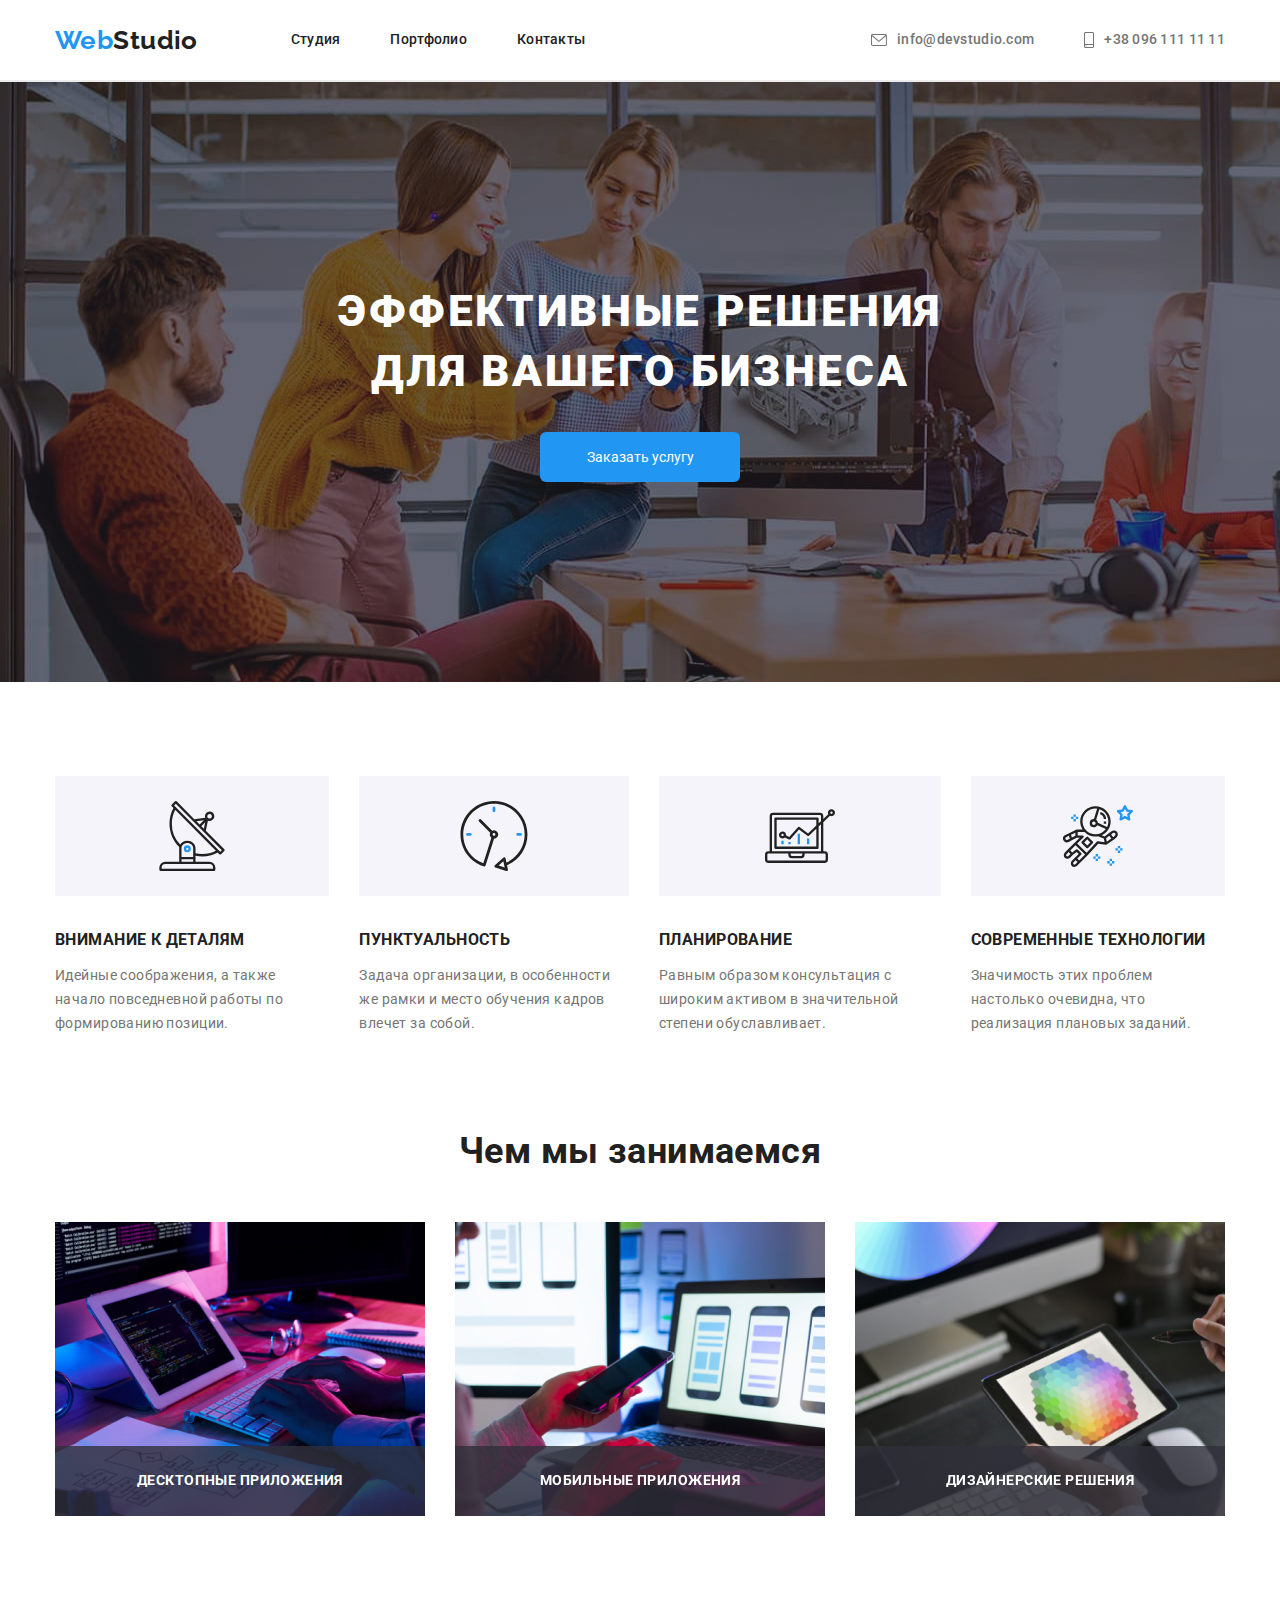
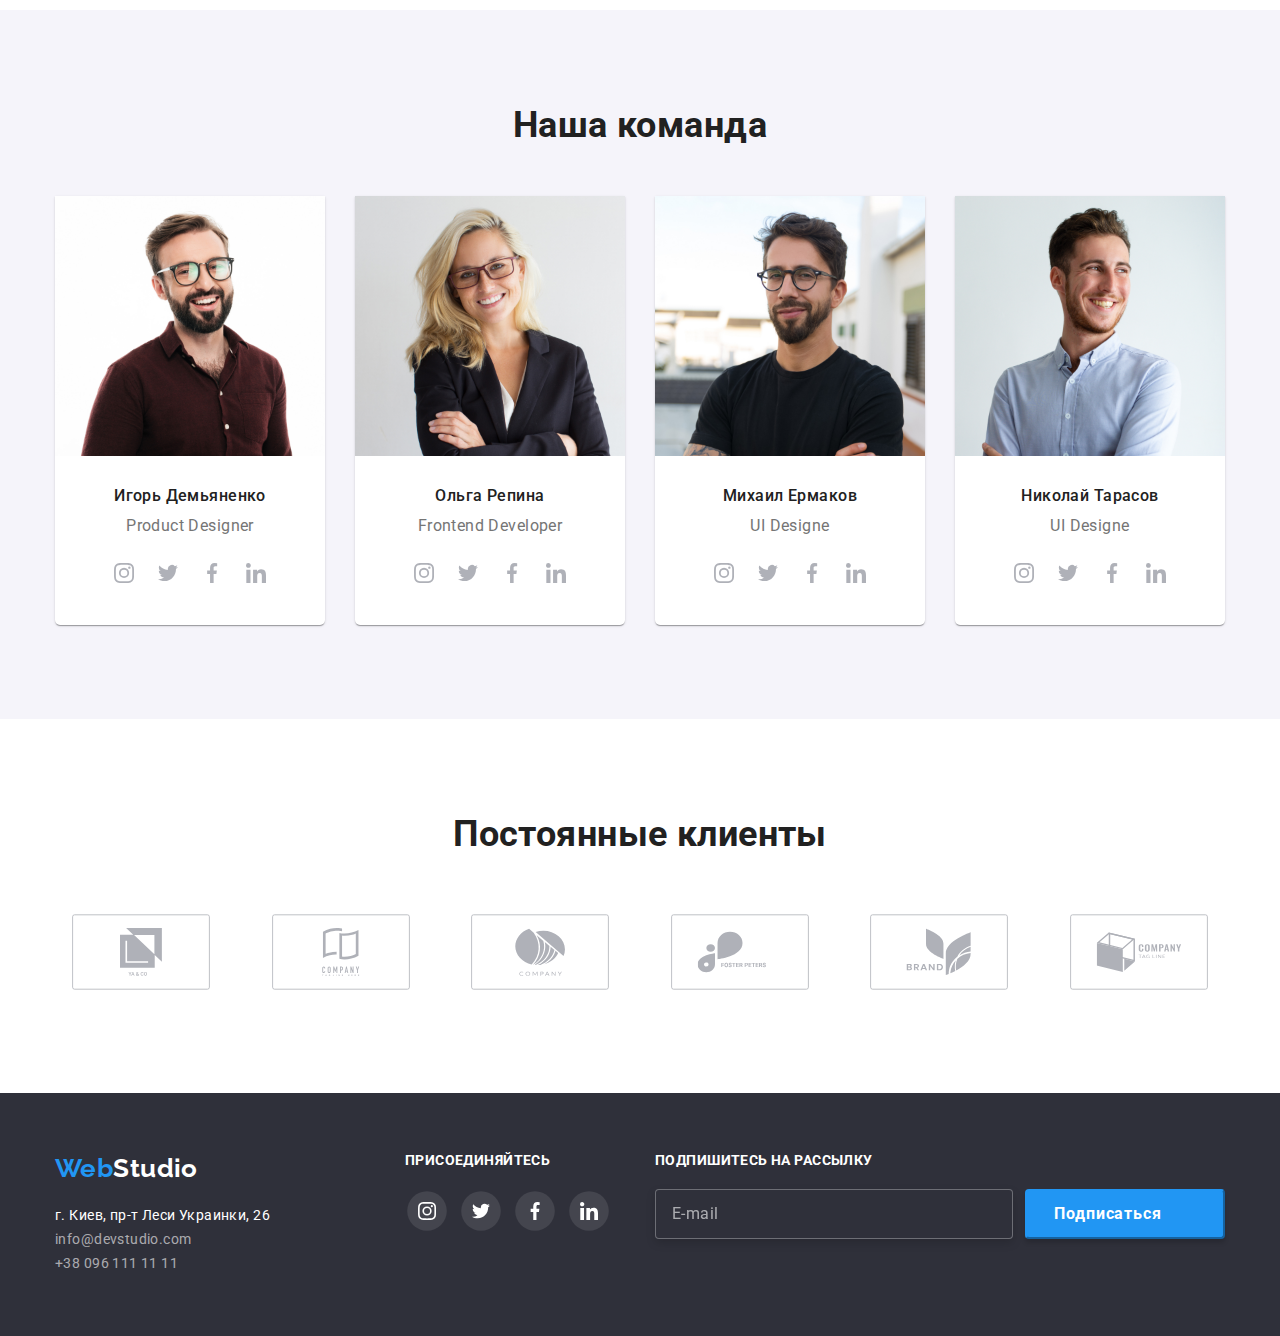
==== index.html @ e60479ee "на проверку" ====
<!DOCTYPE html>
<html lang="ru">

<head>
  <meta charset="UTF-8">
  <meta http-equiv="X-UA-Compatible" content="IE=edge">
  <meta name="viewport" content="width=device-width, initial-scale=1.0">
   <title>WebStudio</title>
    <link href="https://fonts.googleapis.com/css2?family=Raleway:wght@700&family=Roboto:wght@400;500;700;900&display=swap"
    rel="stylesheet">
    <link rel="stylesheet" href="https://cdnjs.cloudflare.com/ajax/libs/modern-normalize/1.1.0/modern-normalize.min.css">
  <link rel="stylesheet" href="./css/style.css">
</head>

<body>
  <!--Шапка сайта-->
  <header>
    <div class="container main-nav">
      <a href="" class="logo"> Web<span class="logo-studio">Studio</span></a>
      <nav>
        
        <ul class="site-nav list">
          <li class="nav-item"> <a href="" class="nav-link">Студия</a></li>
          <li class="nav-item"> <a href="./portfolio.html" class="nav-link">Портфолио</a></li>
          <li class="nav-item"> <a href="" class="nav-link">Контакты</a></li>
        </ul>
      </nav>
      <ul class="auth-nav list">
        <li class="auth-nav-item"> 
          
          <a href="mailto:info@devstudio.com" class="auth-nav-link">
            <svg class="auth-nav-icon" width="16px" height="12px">
              <use href="./images/svg/sprite.svg#icon-envelope" ></use>
            </svg>
          info@devstudio.com
          </a>
        </li>

        <li class="auth-nav-item"> 
          
          <a href="Tel:+380961111111" class="auth-nav-link">
            <svg class="auth-nav-icon" width="10px" height="16px">
              <use href="./images/svg/sprite.svg#icon-smartphone" ></use>
            </svg>
            +38 096 111 11 11
          </a>
        </li>
      </ul>
    </div>
  </header>

  <main>
    <!--Герой-->
    <section class="hero">
     <div class="container">
       <div class="hero-container">
          <h1 class="hero-title">Эффективные решения для вашего бизнеса</h1>



          <button class="button" data-modal-open>Заказать услугу</button>
          <div class="backdrop is-hidden" data-modal>
            <div class="modal">
              <p class="modal-title">Оставьте свои данные, мы вам перезвоним</p>

              <form class="form">
                                                   
                  <label class="form-field">
                    
                    <input type="text" class="form-input" name="name" placeholder=" ">
                    <span class="form-label">Имя</span>
                    <div class="mobile-icon">
                      <svg class="mobile-svg">
                        <use href="./images/svg/sprite.svg#icon-mob-name"></use>
                      </svg>
                    </div>
                  </label>
                  
                  <label class="form-field">
                    
                    <input type="tel" class="form-input" name="tel" placeholder=" ">
                    <span class="form-label">Телефон</span>
                    <div class="mobile-icon">
                      <svg class="mobile-svg">
                        <use href="./images/svg/sprite.svg#icon-mob-phone"></use>
                      </svg>
                    </div>
                  </label>
                

                  <label class="form-field">
                    
                    <input type="Email" class="form-input" name="Email" placeholder=" ">
                    <span class="form-label">Почта</span>
                    <div class="mobile-icon">
                      <svg class="mobile-svg">
                        <use href="./images/svg/sprite.svg#icon-mob-email"></use>
                      </svg>
                    </div>
                  </label>
              
                  <label class="form-field ">

                    <textarea class="form-textarea" name="Comment" rows="8" placeholder="Введите текст"></textarea>
                    <span class="form-label">Комментарий</span>
                    
                  </label>
              
                  
              </form>
              <label class="form-field-checkbox">
                <input type="checkbox" class="checkbox" name="policy">
                <span class="checkbox-icon"></span>
                <span class="checkbox-label">Соглашаюсь с рассылкой и принимаю <a class="agreement" href="#">Условия
                    договора</a></span>
              </label>
              
              
              <button class="submit" type="submit">Отправить</button>


              <button class="modal-btn" data-modal-close>
                <svg class="modal-close">
                  <use href="./images/svg/close.svg#icon-close">  </use>
                </svg>
              </button>          
            </div>
          </div>
  


        </div>
     </div>
    </section>

    <!-- Секция Преимущества -->
    
    <section class="section advantages">
      <div class="container">
        <h2 class="section-title advantages">Преимущества</h2>
         <ul class="advantages list">
          <li class="advantages-item" >
            <div class="advantages-thumb">
              <svg class="advantages-icon" > 
                <use href="./images/svg/sprite.svg#icon-antenna"></use>
              </svg>
            </div>
            <h3 class="advantages-title">Внимание к деталям</h3>
            <p class="advantages-text">Идейные соображения, а также начало повседневной работы по формированию позиции.</p>
          </li>
          <li class="advantages-item">
            <div class="advantages-thumb">
              <svg class="advantages-icon">
                <use href="./images/svg/sprite.svg#icon-clock"></use>
              </svg>
            </div>
            <h3 class="advantages-title">Пунктуальность</h3>
            <p class="advantages-text">Задача организации, в особенности же рамки и место обучения кадров влечет за собой.</p>
          </li>
          <li class="advantages-item">
            <div class="advantages-thumb">
              <svg class="advantages-icon">
                <use href="./images/svg/sprite.svg#icon-diagram"></use>
              </svg>
            </div>
            <h3 class="advantages-title">Планирование</h3>
            <p class="advantages-text">Равным образом консультация с широким активом в значительной степени обуславливает.</p>
          </li>
          <li class="advantages-item">
            <div class="advantages-thumb">
              <svg class="advantages-icon">
                <use href="./images/svg/sprite.svg#icon-astronaut"></use>
              </svg>
            </div>
            <h3 class="advantages-title">Современные технологии</h3>
            <p class="advantages-text">Значимость этих проблем настолько очевидна, что реализация плановых заданий.</p>
          </li>
        </ul>
      </div>
    </section>

    <!--Чем мы занимаемся-->
      <section class="section works">
      <div class="container works">
        <h2 class="section-title">Чем мы занимаемся</h2>
        <ul class="works list">
          <li class="works-item">
            
              <img src="./images/box1.jpg" alt="Верстка сайтов" width="370" height="294">
              <div class="works-overlay">
                <p class="works-description">Десктопные приложения</p>
              </div>
            
          </li>
          <li class="works-item">
            
              <img src="./images/box2.jpg" alt="Разработка мобольных приложений" width="370" height="294">
              <div class="works-overlay">
                <p class="works-description">Мобильные приложения</p>
              </div>
          
          </li>
          <li class="works-item">
            
              <img src="./images/box3.jpg" alt="Разработка дизайна" width="370" height="294">
              <div class="works-overlay">
                <p class="works-description">Дизайнерские решения</p>
              </div>
          
          </li>
        </ul>
      </div>
    </section>

    <!--Наша команда-->
    <section class="section command">
      <div class="container command">
        <h2 class="section-title">Наша команда</h2>
        <ul class="command list">
            <li class=" command item">
              <img src="./images/ИгорьДемьяненко.jpg" alt="фото Игоря Демьяненко" width="270px" height="260px">
              <div class="command-description">
                <h3 class="command-title">Игорь Демьяненко</h3>
                <p lang="en" class="command-text">Product Designer</p>

                <ul class="command-actions">
                  <li class="command social">
                    <a class="command-link" href="#">
                      <svg class="link-icon">
                        <use href="./images/svg/sprite.svg#icon-instagram"></use>
                      </svg>
                    </a>
                  </li>
                  <li class="command social">
                    <a class="command-link" href="#">
                      <svg class="link-icon">
                        <use href="./images/svg/sprite.svg#icon-twitter"></use>
                      </svg>
                    </a>
                  </li>
                  <li class="command social">
                    <a class="command-link" href="#">
                      <svg class="link-icon">
                        <use href="./images/svg/sprite.svg#icon-facebook"></use>
                      </svg>
                    </a>
                  </li>
                  <li class="command social">
                    <a class="command-link" href="#">
                      <svg class="link-icon">
                        <use href="./images/svg/sprite.svg#icon-linkedin"></use>
                      </svg>
                    </a>
                  </li>
                </ul>
              </div>
            </li>

          <li class="command item">
            <img src="./images/img/ОльгаРепина.jpg" alt="фото Ольги Репиной" width="270px" height="260px">
            <div class="command-description">
              <h3 class="command-title">Ольга Репина</h3>
              <p lang="en" class="command-text">Frontend Developer</p>
              <ul class="command-actions">
                <li class="command social">
                  <a class="command-link" href="#">
                    <svg class="link-icon">
                      <use href="./images/svg/sprite.svg#icon-instagram"></use>
                    </svg>
                  </a>
                </li>
                <li class="command social">
                  <a class="command-link" href="#">
                    <svg class="link-icon">
                      <use href="./images/svg/sprite.svg#icon-twitter"></use>
                    </svg>
                  </a>
                </li>
                <li class="command social">
                  <a class="command-link" href="#">
                    <svg class="link-icon">
                      <use href="./images/svg/sprite.svg#icon-facebook"></use>
                    </svg>
                  </a>
                </li>
                <li class="command social">
                  <a class="command-link" href="#">
                    <svg class="link-icon">
                      <use href="./images/svg/sprite.svg#icon-linkedin"></use>
                    </svg>
                  </a>
                </li>
              </ul>
            </div>
          </li>

          <li class="command item">
            <img src="./images/МихаилЕрмаков.jpg" alt="фото Михаила Ермакова" width="270px" height="260px">
            <div class="command-description">
              <h3 class="command-title">Михаил Ермаков</h3>
              <p lang="en" class="command-text">UI Designe</p>

              <ul class="command-actions">
                <li class="command social">
                  <a class="command-link" href="#">
                    <svg class="link-icon">
                      <use href="./images/svg/sprite.svg#icon-instagram"></use>
                    </svg>
                  </a>
                </li>
                <li class="command social">
                  <a class="command-link" href="#">
                    <svg class="link-icon">
                      <use href="./images/svg/sprite.svg#icon-twitter"></use>
                    </svg>
                  </a>
                </li>
                <li class="command social">
                  <a class="command-link" href="#">
                    <svg class="link-icon">
                      <use href="./images/svg/sprite.svg#icon-facebook"></use>
                    </svg>
                  </a>
                </li>
                <li class="command social">
                  <a class="command-link" href="#">
                    <svg class="link-icon">
                      <use href="./images/svg/sprite.svg#icon-linkedin"></use>
                    </svg>
                  </a>
                </li>
              </ul>
            </div>
          </li>

          <li class="command item">
            <img src="./images/img/НиколайТарасов.jpg" alt="фото Николая Тарасова" width="270px" height="260px">
            <div class="command-description">
              <h3 class="command-title">Николай Тарасов</h3>
              <p lang="en" class="command-text">UI Designe</p>
              <ul class="command-actions">
                <li class="command social">
                  <a class="command-link" href="#">
                    <svg class="link-icon">
                      <use href="./images/svg/sprite.svg#icon-instagram"></use>
                    </svg>
                  </a>
                </li>
                <li class="command social">
                  <a class="command-link" href="#">
                    <svg class="link-icon">
                      <use href="./images/svg/sprite.svg#icon-twitter"></use>
                    </svg>
                  </a>
                </li>
                <li class="command social">
                  <a class=" command-link" href="#">
                    <svg class="link-icon">
                      <use href="./images/svg/sprite.svg#icon-facebook"></use>
                    </svg>
                  </a>
                </li>
                <li class="command social">
                  <a class="command-link" href="#">
                    <svg class="link-icon">
                      <use href="./images/svg/sprite.svg#icon-linkedin"></use>
                    </svg>
                  </a>
                </li>
              </ul>
            </div>
          </li>
        </ul>
      </div>
    </section>

    <!-- Постоянные клиенты -->
    <section class="section clients">
      <div class="container clients">
        <h2 class="section-title">Постоянные клиенты</h2>
        <ul class="section-logo">
          <li class="clients-logo">
            <a class="clients-item" href="#">
                <svg class="clients-icon"> 
                  <use href="./images/svg/sprite.svg#icon-1"></use>
                </svg>
            </a>
          </li>
          <li class="clients-logo">
            <a class="clients-item" href="#">
              <svg class="clients-icon">
                <use href="./images/svg/sprite.svg#icon-2" ></use>
              </svg>
            </a>
          </li>
          <li class="clients-logo">
            <a class="clients-item" href="#">
              <svg class="clients-icon" width="44px">
                <use href="./images/svg/sprite.svg#icon-3"></use>
              </svg>
            </a>
          </li>
          <li class="clients-logo">
            <a class="clients-item" href="#">
              <svg class="clients-icon" width="85px">
                <use href="./images/svg/sprite.svg#icon-4"></use>
              </svg>
            </a>
          </li>
          <li class="clients-logo">
            <a class="clients-item" href="#">
              <svg class="clients-icon" width="63px">
                <use href="./images/svg/sprite.svg#icon-5"></use>
              </svg>
            </a>
          </li>
          <li class="clients-logo">
            <a class="clients-item" href="#">
              <svg class="clients-icon" width="94px">
                <use href="./images/svg/sprite.svg#icon-6"></use>
              </svg>
            </a>
          </li>
        </ul>
      </div>
    </section>
  </main>

  <footer>
    <section class="section contacts">
      <div class="container contacts">
        <div>
          <a href="" class="logo"> Web <span class="logo-studio">Studio</span></a>      
          <address class="address">
              <p class="address-item">г. Киев, пр-т Леси Украинки, 26 </p>
              <a href="mailto:info@devstudio.com" class=" contacts-link">info@devstudio.com</a>
              <a href="Tel:+380961111111" class="contacts-link">+38 096 111 11 11</a>
          </address>
        </div>
      
        <div class="join-box">
            <p class="join"> Присоединяйтесь </p>
          
            <ul class="join-item">

              <li class="join-fon">
                <a href="" class="join-link">
                  <svg class="join-icon">
                    <use href="./images/svg/sprite.svg#icon-instagram"></use>
                  </svg>
                </a>
              </li>

              <li class="join-fon">
                <a href="" class="join-link">
                  <svg class="join-icon">
                    <use href="./images/svg/sprite.svg#icon-twitter"></use>
                  </svg>
                </a>
              </li>

              <li class="join-fon">
                <a href="" class="join-link">
                  <svg class="join-icon">
                    <use href="./images/svg/sprite.svg#icon-facebook"></use>
                  </svg>
                </a>
              </li>

              <li class="join-fon">
                <a href="" class="join-link">
                  <svg class="join-icon">
                    <use href="./images/svg/sprite.svg#icon-linkedin"></use>
                  </svg>
                </a>
              </li>
            
            </ul>
        </div>
       
        <div class="footer-subscribe">
          <p class="subscribe-text">Подпишитесь на рассылку</p>
        <form class="subscribe">
          <label class="subscribe-label">
            <input type="Email" class="subscribe-input" name="Email" placeholder="E-mail ">
          </label>
          <button type="submit" class="subscribe-btn">Подписаться</button>
        </form>
        </div>






      </div>
    </section>
  </footer>
  <script src="./js/modal.js"></script>
</body>

</html>
---- css/style.css ----
:root {
  --primary-text-color: #757575;
  --title-text-color: #212121;
  --accent-color: #2196f3;
  --primary-white-color: #ffffff;
}

body {
  background-color: var(--primary-white-color);
  color: var(--primary-text-color);

  font-family: Roboto, sans-serif;
  letter-spacing: 0.03em;
  font-size: 14px;
  line-height: 1.71;
}

a {
  text-decoration: none;
}

h1,
h2,
h3,
h4,
p {
  margin: 0;
}

img {
  width: 100%;
  display: block;
  height: auto;
}
ul {
  list-style: none;
  padding: 0;
  margin: 0;
}

.container {
  width: 1200px;
  padding-left: 15px;
  padding-right: 15px;
  margin: 0 auto;
}

.section {
  padding-bottom: 94px;
  padding-top: 94px;
}

/* Шапка сайта */

header {
  border-bottom: 2px solid #ececec;
}

.logo {
  display: block;
  margin-right: 93px;

  color: var(--accent-color);

  font-family: Raleway;
  font-weight: 700;
  font-size: 26px;
  line-height: 1.19;
}

.logo .logo-studio {
  color: var(--title-text-color);
}

.logo,
.logo-studio {
  display: flex;
}

/* ---------навигация---------- */

.main-nav {
  display: flex;
  align-items: center;
  justify-content: space-between;
}

.site-nav {
  display: flex;
}

.nav-item + .nav-item {
  margin-left: 50px;
}

.nav-link {
  position: relative;
  display: block;
  padding-top: 32px;
  padding-bottom: 32px;

  color: var(--title-text-color);

  font-weight: 500;
  letter-spacing: 0.02em;
  line-height: 1.14;
  transition: color 250ms cubic-bezier(0.4, 0, 0.2, 1);
}

.nav-link:hover,
.nav-link:focus {
  color: var(--accent-color);
}

.nav-link::after {
  position: absolute;
  left: 0;
  bottom: 0;
  content: '';
  display: inline-block;
  width: 100%;
  height: 5px;
  background-color: var(--accent-color);

  border-radius: 2px;

  transform: scale(0);
  transition: transform 250ms cubic-bezier(0.4, 0, 0.2, 1);
}

.nav-link:hover::after,
.nav-link:focus::after {
  transform: scale(1);
}

.auth-nav-item + .auth-nav-item {
  margin-left: 50px;
}

.auth-nav {
  display: flex;
  margin-left: auto;
}

.auth-nav-link {
  display: flex;
  align-items: center;
  padding-top: 32px;
  padding-bottom: 32px;

  color: var(--primary-text-color);

  font-weight: 500;
  letter-spacing: 0.02em;
  line-height: 1.14;

  transition: color 250ms cubic-bezier(0.4, 0, 0.2, 1);
}

.auth-nav-link:hover,
.auth-nav-link:focus {
  color: var(--accent-color);
}

.auth-nav-item {
  display: flex;
  align-items: center;
}

.auth-nav-icon {
  margin-right: 10px;
  fill: currentColor;
  transition: fill 250ms cubic-bezier(0.4, 0, 0.2, 1);
  display: inline-block;
}

.auth-nav-icon:hover,
.auth-nav-icon:focus {
  fill: var(--accent-color);
}

/* Герой */

.hero {
  display: block;
  margin: 0 auto;

  background-color: #2f303a;
  height: 600px;

  text-align: center;
  max-width: 1600px;
  background-image: linear-gradient(to right, rgba(47, 48, 58, 0.4), rgba(47, 48, 58, 0.4)),
    url(../images/hero.jpg);
  background-repeat: no-repeat;
  background-size: cover;
}

.hero-title {
  display: inline-block;
  margin-top: 200px;
  margin-bottom: 30px;
  margin-left: auto;
  margin-right: auto;

  color: var(--primary-white-color);

  width: 696px;
  font-weight: 900;
  letter-spacing: 0.06em;
  font-size: 44px;
  line-height: 1.36;
  text-transform: uppercase;
}

.button {
  display: block;
  min-width: 200px;
  height: 50px;
  padding: 10px 32px;
  margin: 0 auto;

  background-color: var(--accent-color);
  color: var(--primary-white-color);
  font-family: inherit;
  cursor: pointer;
  border: 1px solid transparent;
  border-radius: 6px;
}

.hero .text {
  color: var(--primary-white-color);

  font-weight: 700;
  letter-spacing: 0.06em;
  font-size: 16px;
  line-height: 1.87px;
}

.section-title.advantages {
  visibility: hidden;
  display: none;
}

.backdrop.is-hidden {
  opacity: 0;
  pointer-events: none;
}

.backdrop {
  position: fixed;
  top: 0;
  left: 0;
  opacity: 1;
  transition: opacity 250ms cubic-bezier(0.4, 0, 0.2, 1);

  width: 100%;
  height: 100%;
  background-color: rgba(0, 0, 0, 0.2);
}

.backdrop.is-hidden .modal {
  transform: translate(-50%, -50%), scale(0.9);
}

.modal {
  position: absolute;
  left: 50%;
  top: 50%;
  box-sizing: border-box;

  width: 528px;
  height: 581px;

  padding: 40px;

  background-color: #ffffff;
  border-radius: 4px;
  box-shadow: 0px 1px 3px rgba(0, 0, 0, 0.12), 0px 1px 1px rgba(0, 0, 0, 0.14),
    0px 2px 1px rgba(0, 0, 0, 0.2);

  transform: translate(-50%, -50%) scale(1);
  transition: transform 250ms cubic-bezier(0.4, 0, 0.2, 1);
}

.modal-btn {
  position: absolute;
  width: 30px;
  height: 30px;

  border: 1px solid rgba(0, 0, 0, 0.1);
  border-radius: 50%;

  display: flex;
  justify-content: center;
  align-items: center;
  top: 8px;
  right: 8px;
  cursor: pointer;
}

.modal-close {
  width: 18px;
  height: 18px;
  transition: fill 250ms cubic-bezier(0.4, 0, 0.2, 1);
}

.modal-btn:hover .modal-close,
.modal-btn:focus .modal-close {
  fill: var(--accent-color);
}

.modal-title {
  font-weight: 700;
  font-size: 20px;
  line-height: 1.15;

  color: #212121;
  margin-bottom: 12px;
}

.form {
  display: block;
  width: 448px;
  height: 342px;
  box-sizing: border-box;
  padding-top: 18px;
  margin-bottom: 20px;
}

.form-label {
  position: absolute;
  top: 20px;
  left: 42px;
  transform: translateY(-50%);
  transition: transform 250ms cubic-bezier(0.4, 0, 0.2, 1), color 250ms cubic-bezier(0.4, 0, 0.2, 1);

  letter-spacing: 0.01em;
  font-size: 12px;
  line-height: 1.17;
  color: #212121;
}

.form-field {
  display: block;
  position: relative;
  margin-bottom: 28px;
}

.form-field:nth-child(4) {
  margin-bottom: 0px;
}

.form-input {
  padding: 0;
  box-sizing: border-box;
  padding-left: 42px;
  transition: border 250ms cubic-bezier(0.4, 0, 0.2, 1);
}

.form-input:focus,
.form-input:hover,
.form-textarea:focus,
.form-textarea:hover {
  border: 1px solid var(--accent-color);
  outline: none;
}

.form-field input {
  width: 448px;
  height: 40px;
  border: 1px solid rgba(33, 33, 33, 0.2);
  border-radius: 4px;
  cursor: pointer;
}

.form-input:focus + .form-label,
.form-input:not(:placeholder-shown) + .form-label {
  transform: translateY(-40px);
  left: 0px;
  color: #757575;
}

.mobile-icon {
  position: absolute;

  display: inline-block;
  width: 18px;
  height: 18px;
  top: 11px;
  left: 12px;
  transition: fill 250ms cubic-bezier(0.4, 0, 0.2, 1);
}
.form-field:focus-within > .mobile-icon {
  fill: var(--accent-color);
}

.mobile-svg {
  color: #212121;
  width: 18px;
  height: 18px;
}

.form-field textarea {
  width: 448px;
  height: 120px;
  border: 1px solid rgba(33, 33, 33, 0.2);
  border-radius: 4px;
  cursor: pointer;
  resize: none;
  box-sizing: border-box;
  padding: 12px 16px;
}

.form-field textarea + .form-label {
  left: 0px;
  top: -10px;
  color: #757575;
}

.form-field textarea {
  transition: border 250ms cubic-bezier(0.4, 0, 0.2, 1);
}
.form-field textarea::placeholder {
  line-height: 1.14;
  letter-spacing: 0.01em;
  color: rgba(117, 117, 117, 0.5);
}

.checkbox {
  position: absolute;
  width: 1px;
  height: 1px;
  margin: -1px;
  border: 0;
  padding: 0;
  clip: rect(0 0 0 0);
  overflow: hidden;
}
.form-field-checkbox {
  display: flex;
  align-items: center;
  margin-bottom: 30px;
}

.checkbox-icon {
  display: inline-block;
  width: 16px;
  height: 15px;
  border: 2px solid #212121;
  border-radius: 4px;
  margin-right: 10px;
  transition: background-color 250ms cubic-bezier(0.4, 0, 0.2, 1),
    border-color 250ms cubic-bezier(0.4, 0, 0.2, 1);
}

.checkbox:checked + .checkbox-icon {
  background-color: var(--accent-color);
  background-image: url(../images/svg/modal.svg);
  background-size: contain;
  background-origin: border-box;
  border-color: var(--accent-color);
}

.agreement {
  color: var(--accent-color);
  text-decoration: underline;
}

.submit {
  width: 200px;
  height: 50px;
  background-color: var(--accent-color);
  color: #ffffff;
  box-shadow: 0px 4px 4px rgba(0, 0, 0, 0.15);
  border-radius: 4px;
  border-color: var(--accent-color);
}

/*  Секция Преимущества */

.section.advantages {
  padding-bottom: 0;
}

.section-title {
  margin-top: 0px;
  margin-bottom: 50px;

  color: var(--title-text-color);

  font-weight: 700;
  font-size: 36px;
  line-height: 1.17;
  text-align: center;
}

.advantages.list {
  display: flex;
}

.advantages-title {
  margin-bottom: 10px;
  text-transform: uppercase;
  color: var(--title-text-color);
}

.advantages-item:not(:last-child) {
  margin-right: 30px;
}

.advantages-thumb {
  display: flex;
  justify-content: center;
  margin-bottom: 30px;
  padding: 25px 0;

  background-color: #f5f4fa;
}

.advantages-icon {
  width: 70px;
  height: 70px;
}

/*------ Чем мы занимаемся ------*/

.works.list {
  display: flex;
}

.works-item {
  position: relative;
  margin-right: 30px;
  overflow: hidden;
}

.works-item:nth-child(3) {
  margin-right: 0px;
}

.works-description {
  font-weight: 700;
  line-height: 1.14;
  text-align: center;
  letter-spacing: 0.03em;
  text-transform: uppercase;
  align-items: center;

  color: #ffffff;
}

.works-overlay {
  position: absolute;
  bottom: 0;
  left: 0;

  box-sizing: border-box;

  display: block;
  width: 370px;
  height: 70px;
  background-color: rgba(47, 48, 58, 0.8);
  padding-top: 27px;
}

/*------ Наша команда ------*/

.section.command {
  background-color: #f5f4fa;
}

.command-title {
  margin-bottom: 10px;

  color: var(--title-text-color);

  font-weight: 500;
  font-size: 16px;
  line-height: 1.19;
}

.command-description {
  padding: 30px 0;
}

.command-text {
  display: inline-block;

  color: var(--primary-text-color);

  font-size: 16px;
  line-height: 1.19;
  margin-bottom: 16px;
}

.command.list {
  display: flex;
}

.command.list .item {
  margin-right: 30px;

  box-shadow: 0px 2px 1px -1px rgba(0, 0, 0, 0.2), 0px 1px 1px 0px rgba(0, 0, 0, 0.14),
    0px 1px 3px 0px rgba(0, 0, 0, 0.12);

  border-bottom-right-radius: 5px;
  border-bottom-left-radius: 5px;

  background-color: var(--primary-white-color);

  text-align: center;
}

.command.list .item:nth-child(4) {
  margin-right: 0;
}

.command-actions {
  display: flex;
  justify-content: center;
  margin-left: auto;
}

.command-link .link-icon {
  width: 20px;
  height: 20px;
  fill: currentColor;
}

.command-link {
  display: flex;
  align-items: center;
  justify-content: center;
  width: 44px;
  height: 44px;
  color: #afb1b8;
  border-radius: 50%;

  transition: color 250ms cubic-bezier(0.4, 0, 0.2, 1),
    background-color 250ms cubic-bezier(0.4, 0, 0.2, 1);
}

.command-link:hover,
.command-link:focus {
  background-color: var(--accent-color);
  color: #ffffff;
}

/* ------ Постоянные клиенты ------*/

.section-logo {
  display: flex;
  justify-content: space-between;
}

.section-logo .section-logo:not(:last-child) {
  margin-right: 30px;
}

.clients-item {
  padding: 16px 32px;
  color: #afb1b8;
  border: 1px solid #afb1b8;
  border-radius: 3px;
  display: flex;
  transform: scale(0.8);
  transition: transform 250ms cubic-bezier(0.4, 0, 0.2, 1), color 250ms cubic-bezier(0.4, 0, 0.2, 1),
    border 250ms cubic-bezier(0.4, 0, 0.2, 1);
}

.clients-item:hover,
.clients-item:focus {
  border: 1px solid var(--accent-color);
  color: var(--accent-color);
  transform: scale(1);
}

.clients-icon {
  width: 106px;
  height: 60px;
  fill: currentColor;
  justify-content: center;
}

/*------ Футер------ */

.section.contacts {
  background-color: #2f303a;
  padding-top: 60px;
  padding-bottom: 60px;
}

.section.contacts .address {
  display: flex;
  margin-top: 20px;

  flex-direction: column;
  font-style: normal;
}

.container.contacts {
  display: flex;
  justify-content: space-between;
}

.address-item,
.contacts .logo-studio {
  color: var(--primary-white-color);
}

.contacts-link {
  color: rgba(255, 255, 255, 0.6);
  transition: color 250ms cubic-bezier(0.4, 0, 0.2, 1);
}

.contacts-link:hover,
.contacts-link:focus {
  color: var(--accent-color);
}

.join {
  line-height: 1.14;
  font-weight: 700;
  text-transform: uppercase;
  color: var(--primary-white-color);
  margin-bottom: 20px;
}

.join-box {
  margin-left: 70px;
  width: 206px;
}

.join-item {
  display: flex;
  justify-content: space-between;
}

.join-icon {
  fill: var(--primary-white-color);
  width: 20px;
  height: 20px;
}

.join-link {
  display: flex;
  align-items: center;
  justify-content: center;
  width: 44px;
  height: 44px;
  border-radius: 50%;

  background-color: rgba(255, 255, 255, 0.1);

  transform: scale(0.9);
  transition: transform 250ms cubic-bezier(0.4, 0, 0.2, 1),
    background-color 250ms cubic-bezier(0.4, 0, 0.2, 1);
}

.join-link:hover,
.join-link:focus {
  background-color: var(--accent-color);
  transform: scale(1.1);
}

.subscribe-text {
  line-height: 1.14;
  font-weight: 700;
  text-transform: uppercase;
  color: var(--primary-white-color);
  margin-bottom: 20px;
}

.subscribe-input {
  width: 358px;
  height: 50px;

  border: 1px solid rgba(255, 255, 255, 0.3);
  box-sizing: border-box;
  filter: drop-shadow(0px 4px 4px rgba(0, 0, 0, 0.15));
  border-radius: 4px;
  background-color: #2f303a;
  padding-left: 16px;
  margin-right: 12px;
  transition: border 250ms cubic-bezier(0.4, 0, 0.2, 1);
}

.subscribe-input::placeholder {
  font-size: 16px;
  line-height: 1.25;

  display: flex;
  align-items: center;
  letter-spacing: 0.03em;

  color: rgba(255, 255, 255, 0.6);
}

.subscribe-input:hover,
.subscribe-input:focus {
  border: 1px solid var(--accent-color);
  outline: none;
}

.subscribe-btn {
  width: 200px;
  height: 50px;

  background: var(--accent-color);
  border-color: var(--accent-color);
  box-shadow: 0px 4px 4px rgba(0, 0, 0, 0.15);
  border-radius: 4px;
  color: #ffffff;

  font-weight: 700;
  font-size: 16px;
  line-height: 1.87;

  display: flex;
  align-items: center;
  justify-content: center;
  letter-spacing: 0.06em;
}

.subscribe {
  display: flex;
}

.subscribe-btn::after {
  content: '';
  width: 24px;
  height: 24px;
  background-image: url(../images/svg/icon\send\\(1\).svg);
  margin-left: 10px;
}

/* ------Секция Портфолио------ */

.section {
  padding-top: 94px;
  padding-bottom: 94px;
}

.portfolio.list {
  display: flex;
  justify-content: center;
  margin-bottom: 50px;
}

.portfolio-item {
  color: var(--title-text-color);

  font-weight: 500;
  font-size: 16px;
  line-height: 1.62;
  text-align: center;
}

.section-button {
  padding: 6px 22px;
  border: 1px solid transparent;
  border-radius: 6px;
  background-color: #f5f4fa;
  cursor: pointer;
  transform: scale(1);
  transition: transform 250ms cubic-bezier(0.4, 0, 0.2, 1), color 250ms cubic-bezier(0.4, 0, 0.2, 1),
    background-color 250ms cubic-bezier(0.4, 0, 0.2, 1),
    box-shadow 250ms cubic-bezier(0.4, 0, 0.2, 1);
}

.section-button:hover,
.section-button:focus {
  background-color: var(--accent-color);
  color: var(--primary-white-color);
  box-shadow: 0px 4px 4px rgba(0, 0, 0, 0.25);

  transform: scale(1.1);
}

.portfolio-item + .portfolio-item {
  margin-left: 8px;
}

.cards.list {
  display: flex;
  flex-wrap: wrap;
}

.portfolio-card {
  display: block;
  transition: box-shadow 250ms cubic-bezier(0.4, 0, 0.2, 1);
}

.portfolio-card:hover,
.portfolio-card:focus {
  box-shadow: 0px 4px 4px rgba(0, 0, 0, 0.25);
}

.section-title-portfolio {
  color: var(--title-text-color);

  font-weight: 400;
  letter-spacing: 0.06em;
  font-size: 18px;
  line-height: 2;
}

.section-text {
  color: var(--primary-text-color);

  font-size: 16px;
  line-height: 1.87;
}

.cards.list .card {
  flex-basis: calc((100% - 90px) / 3);
  margin-left: 30px;
  margin-top: 30px;
  height: 400px;
}

.cards.list {
  margin-left: calc(-1 * 30px);
  margin-top: calc(-1 * 30px);
}

.card-description {
  padding: 20px 24px;
  border-bottom: 1px solid #eeeeee;
  border-left: 1px solid #eeeeee;
  border-right: 1px solid #eeeeee;
}

.portfolio-thumb {
  position: relative;
  overflow: hidden;
}

.portfolio-overlay {
  position: absolute;
  width: 100%;
  height: 100%;

  background-color: rgba(33, 150, 243, 0.9);

  transform: translateY(0%);
  transition: transform 250ms cubic-bezier(0.4, 0, 0.2, 1);
}

.portfolio-card:hover .portfolio-overlay,
.portfolio-card:focus .portfolio-overlay {
  transform: translateY(-100%);
}

.card-opacity {
  display: flex;
  position: absolute;
  top: 0;
  left: 0;

  padding: 63px 24px;

  color: #fff;

  font-family: Roboto;
  font-size: 18px;
  line-height: 1.56;
  letter-spacing: 0.03em;
}
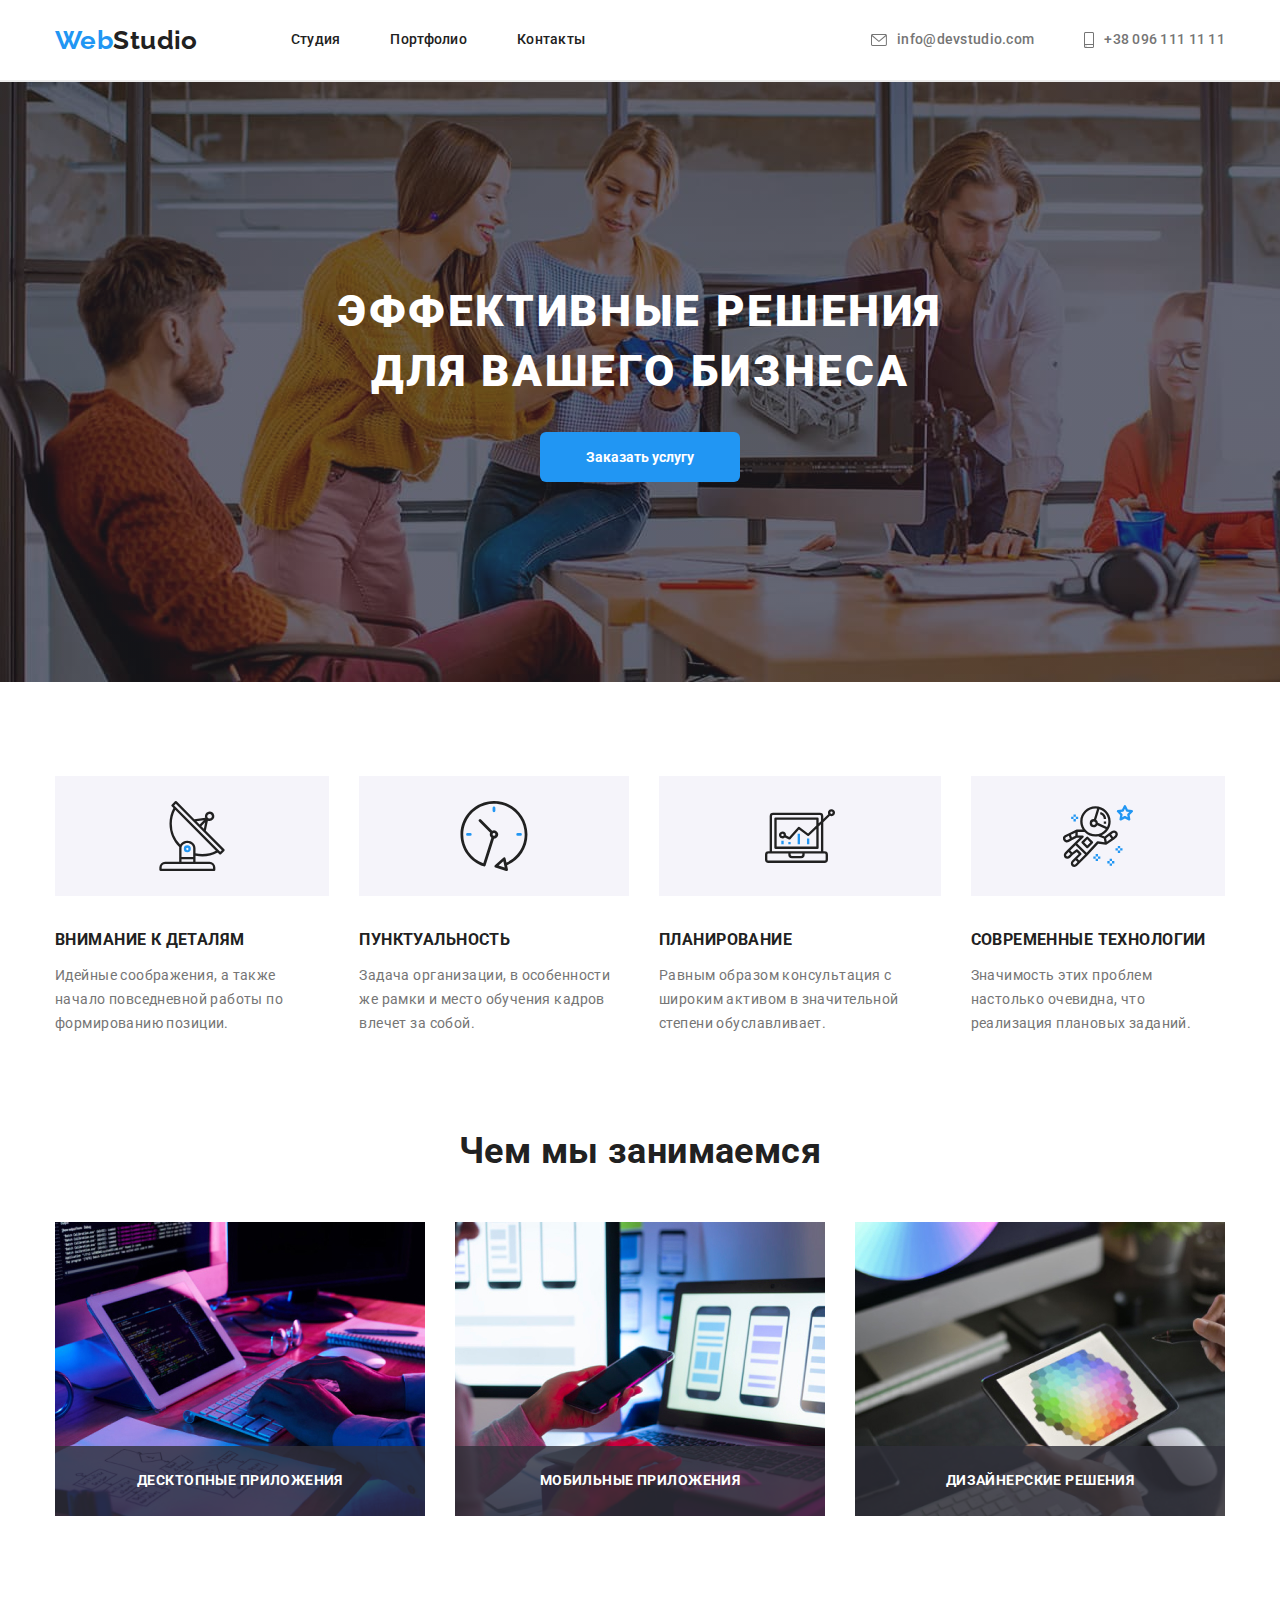
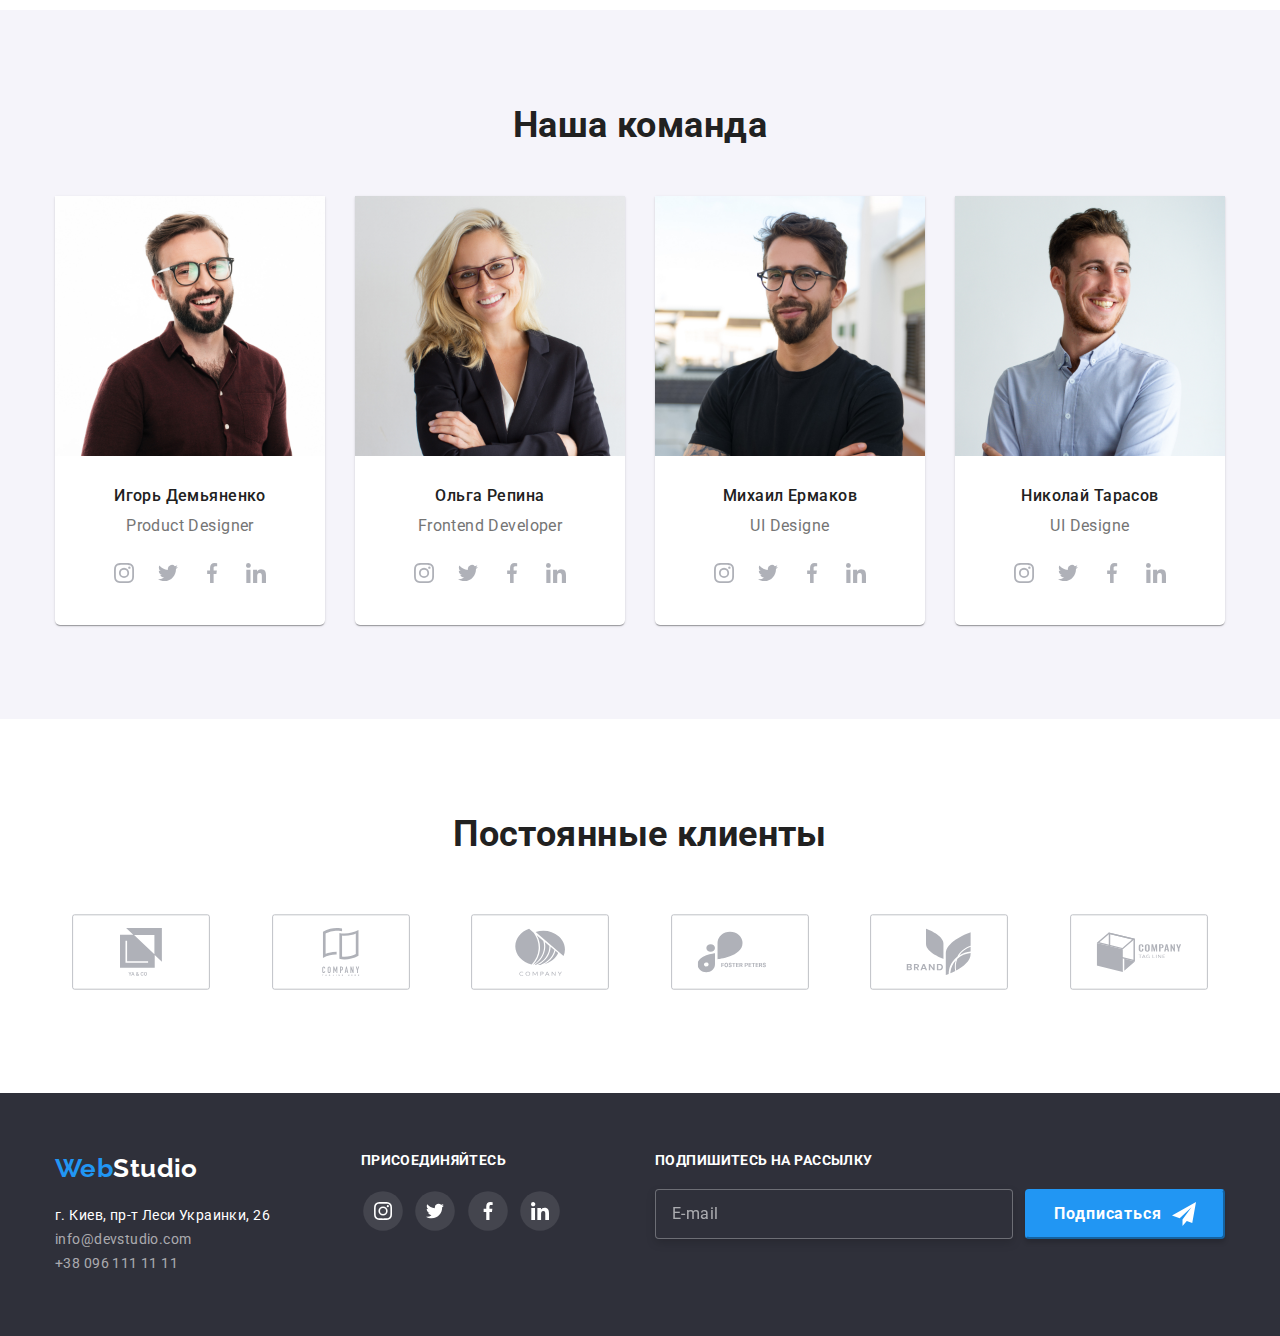
==== commit faab92f8: "корректировки дз" ====
--- a/index.html
+++ b/index.html
@@ -69,22 +69,22 @@
                     
                     <input type="text" class="form-input" name="name" placeholder=" ">
                     <span class="form-label">Имя</span>
-                    <div class="mobile-icon">
-                      <svg class="mobile-svg">
+                    
+                      <svg class="mobile-icon">
                         <use href="./images/svg/sprite.svg#icon-mob-name"></use>
                       </svg>
-                    </div>
+                    
                   </label>
                   
                   <label class="form-field">
                     
                     <input type="tel" class="form-input" name="tel" placeholder=" ">
                     <span class="form-label">Телефон</span>
-                    <div class="mobile-icon">
-                      <svg class="mobile-svg">
+                    
+                      <svg class="mobile-icon">
                         <use href="./images/svg/sprite.svg#icon-mob-phone"></use>
                       </svg>
-                    </div>
+                    
                   </label>
                 
 
@@ -92,31 +92,33 @@
                     
                     <input type="Email" class="form-input" name="Email" placeholder=" ">
                     <span class="form-label">Почта</span>
-                    <div class="mobile-icon">
-                      <svg class="mobile-svg">
+                    
+                      <svg class="mobile-icon">
                         <use href="./images/svg/sprite.svg#icon-mob-email"></use>
                       </svg>
-                    </div>
+                    
                   </label>
               
                   <label class="form-field ">
-
+                    <span class="textaria-item">Комментарий</span>
                     <textarea class="form-textarea" name="Comment" rows="8" placeholder="Введите текст"></textarea>
-                    <span class="form-label">Комментарий</span>
                     
                   </label>
               
+                  <label class="form-field-checkbox">
+                    <input type="checkbox" class="checkbox" name="policy">
+                    <span class="checkbox-icon"></span>
+                    <span class="checkbox-label">Соглашаюсь с рассылкой и принимаю <a class="agreement" href="#">Условия
+                        договора</a></span>
+                  </label>
+
+                  <button class="submit" type="submit">Отправить</button>
                   
               </form>
-              <label class="form-field-checkbox">
-                <input type="checkbox" class="checkbox" name="policy">
-                <span class="checkbox-icon"></span>
-                <span class="checkbox-label">Соглашаюсь с рассылкой и принимаю <a class="agreement" href="#">Условия
-                    договора</a></span>
-              </label>
               
               
-              <button class="submit" type="submit">Отправить</button>
+              
+              
 
 
               <button class="modal-btn" data-modal-close>
@@ -426,12 +428,12 @@
     </section>
   </main>
 
-  <footer>
-    <section class="section contacts">
+  <footer class="page-footer">
+    
       <div class="container contacts">
         <div>
           <a href="" class="logo"> Web <span class="logo-studio">Studio</span></a>      
-          <address class="address">
+          <address class="footer-address">
               <p class="address-item">г. Киев, пр-т Леси Украинки, 26 </p>
               <a href="mailto:info@devstudio.com" class=" contacts-link">info@devstudio.com</a>
               <a href="Tel:+380961111111" class="contacts-link">+38 096 111 11 11</a>
@@ -484,7 +486,12 @@
           <label class="subscribe-label">
             <input type="Email" class="subscribe-input" name="Email" placeholder="E-mail ">
           </label>
-          <button type="submit" class="subscribe-btn">Подписаться</button>
+          <button type="submit" class="subscribe-btn">
+            Подписаться
+            <svg class="subscribe-svg">
+              <use href='./images/svg/sprite.svg#icon-icon-send'></use>
+            </svg>
+          </button>
         </form>
         </div>
 
@@ -494,7 +501,7 @@
 
 
       </div>
-    </section>
+    
   </footer>
   <script src="./js/modal.js"></script>
 </body>
--- a/css/style.css
+++ b/css/style.css
@@ -215,6 +215,7 @@
 
 .button {
   display: block;
+  font-weight: 700;
   min-width: 200px;
   height: 50px;
   padding: 10px 32px;
@@ -257,6 +258,8 @@
   width: 100%;
   height: 100%;
   background-color: rgba(0, 0, 0, 0.2);
+
+  z-index: 2;
 }
 
 .backdrop.is-hidden .modal {
@@ -267,7 +270,6 @@
   position: absolute;
   left: 50%;
   top: 50%;
-  box-sizing: border-box;
 
   width: 528px;
   height: 581px;
@@ -297,6 +299,7 @@
   top: 8px;
   right: 8px;
   cursor: pointer;
+  background-color: transparent;
 }
 
 .modal-close {
@@ -316,23 +319,14 @@
   line-height: 1.15;
 
   color: #212121;
-  margin-bottom: 12px;
-}
-
-.form {
-  display: block;
-  width: 448px;
-  height: 342px;
-  box-sizing: border-box;
-  padding-top: 18px;
-  margin-bottom: 20px;
+  margin-bottom: 30px;
 }
 
 .form-label {
   position: absolute;
   top: 20px;
   left: 42px;
-  transform: translateY(-50%);
+  transform: translate(0, -50%);
   transition: transform 250ms cubic-bezier(0.4, 0, 0.2, 1), color 250ms cubic-bezier(0.4, 0, 0.2, 1);
 
   letter-spacing: 0.01em;
@@ -340,6 +334,11 @@
   line-height: 1.17;
   color: #212121;
 }
+.form-input:focus + .form-label,
+.form-input:not(:placeholder-shown) + .form-label {
+  transform: translate(-40px, -40px);
+  color: #757575;
+}
 
 .form-field {
   display: block;
@@ -347,38 +346,31 @@
   margin-bottom: 28px;
 }
 
+.form-field:nth-child(3) {
+  margin-bottom: 10px;
+}
 .form-field:nth-child(4) {
-  margin-bottom: 0px;
+  margin-bottom: 20px;
 }
 
 .form-input {
   padding: 0;
-  box-sizing: border-box;
   padding-left: 42px;
   transition: border 250ms cubic-bezier(0.4, 0, 0.2, 1);
 }
 
 .form-input:focus,
-.form-input:hover,
-.form-textarea:focus,
-.form-textarea:hover {
+.form-textarea:focus {
   border: 1px solid var(--accent-color);
   outline: none;
 }
 
 .form-field input {
-  width: 448px;
+  width: 100%;
   height: 40px;
   border: 1px solid rgba(33, 33, 33, 0.2);
   border-radius: 4px;
   cursor: pointer;
-}
-
-.form-input:focus + .form-label,
-.form-input:not(:placeholder-shown) + .form-label {
-  transform: translateY(-40px);
-  left: 0px;
-  color: #757575;
 }
 
 .mobile-icon {
@@ -389,26 +381,30 @@
   height: 18px;
   top: 11px;
   left: 12px;
-  transition: fill 250ms cubic-bezier(0.4, 0, 0.2, 1);
-}
-.form-field:focus-within > .mobile-icon {
-  fill: var(--accent-color);
-}
-
-.mobile-svg {
+
   color: #212121;
   width: 18px;
   height: 18px;
-}
+
+  transition: fill 250ms cubic-bezier(0.4, 0, 0.2, 1);
+}
+.form-field:focus-within > .mobile-icon {
+  fill: var(--accent-color);
+}
+
+/* .mobile-svg {
+  color: #212121;
+  width: 18px;
+  height: 18px;
+} */
 
 .form-field textarea {
-  width: 448px;
+  width: 100%;
   height: 120px;
   border: 1px solid rgba(33, 33, 33, 0.2);
   border-radius: 4px;
   cursor: pointer;
   resize: none;
-  box-sizing: border-box;
   padding: 12px 16px;
 }
 
@@ -420,11 +416,15 @@
 
 .form-field textarea {
   transition: border 250ms cubic-bezier(0.4, 0, 0.2, 1);
+  vertical-align: top;
 }
 .form-field textarea::placeholder {
   line-height: 1.14;
   letter-spacing: 0.01em;
   color: rgba(117, 117, 117, 0.5);
+}
+.textaria-item {
+  display: flex;
 }
 
 .checkbox {
@@ -555,8 +555,6 @@
   bottom: 0;
   left: 0;
 
-  box-sizing: border-box;
-
   display: block;
   width: 370px;
   height: 70px;
@@ -685,13 +683,13 @@
 
 /*------ Футер------ */
 
-.section.contacts {
+.page-footer {
   background-color: #2f303a;
   padding-top: 60px;
   padding-bottom: 60px;
 }
 
-.section.contacts .address {
+.footer-address {
   display: flex;
   margin-top: 20px;
 
@@ -701,7 +699,6 @@
 
 .container.contacts {
   display: flex;
-  justify-content: space-between;
 }
 
 .address-item,
@@ -764,6 +761,9 @@
   transform: scale(1.1);
 }
 
+.footer-subscribe {
+  margin-left: 93px;
+}
 .subscribe-text {
   line-height: 1.14;
   font-weight: 700;
@@ -777,7 +777,6 @@
   height: 50px;
 
   border: 1px solid rgba(255, 255, 255, 0.3);
-  box-sizing: border-box;
   filter: drop-shadow(0px 4px 4px rgba(0, 0, 0, 0.15));
   border-radius: 4px;
   background-color: #2f303a;
@@ -827,11 +826,9 @@
   display: flex;
 }
 
-.subscribe-btn::after {
-  content: '';
+.subscribe-svg {
   width: 24px;
   height: 24px;
-  background-image: url(../images/svg/icon\send\\(1\).svg);
   margin-left: 10px;
 }
 
